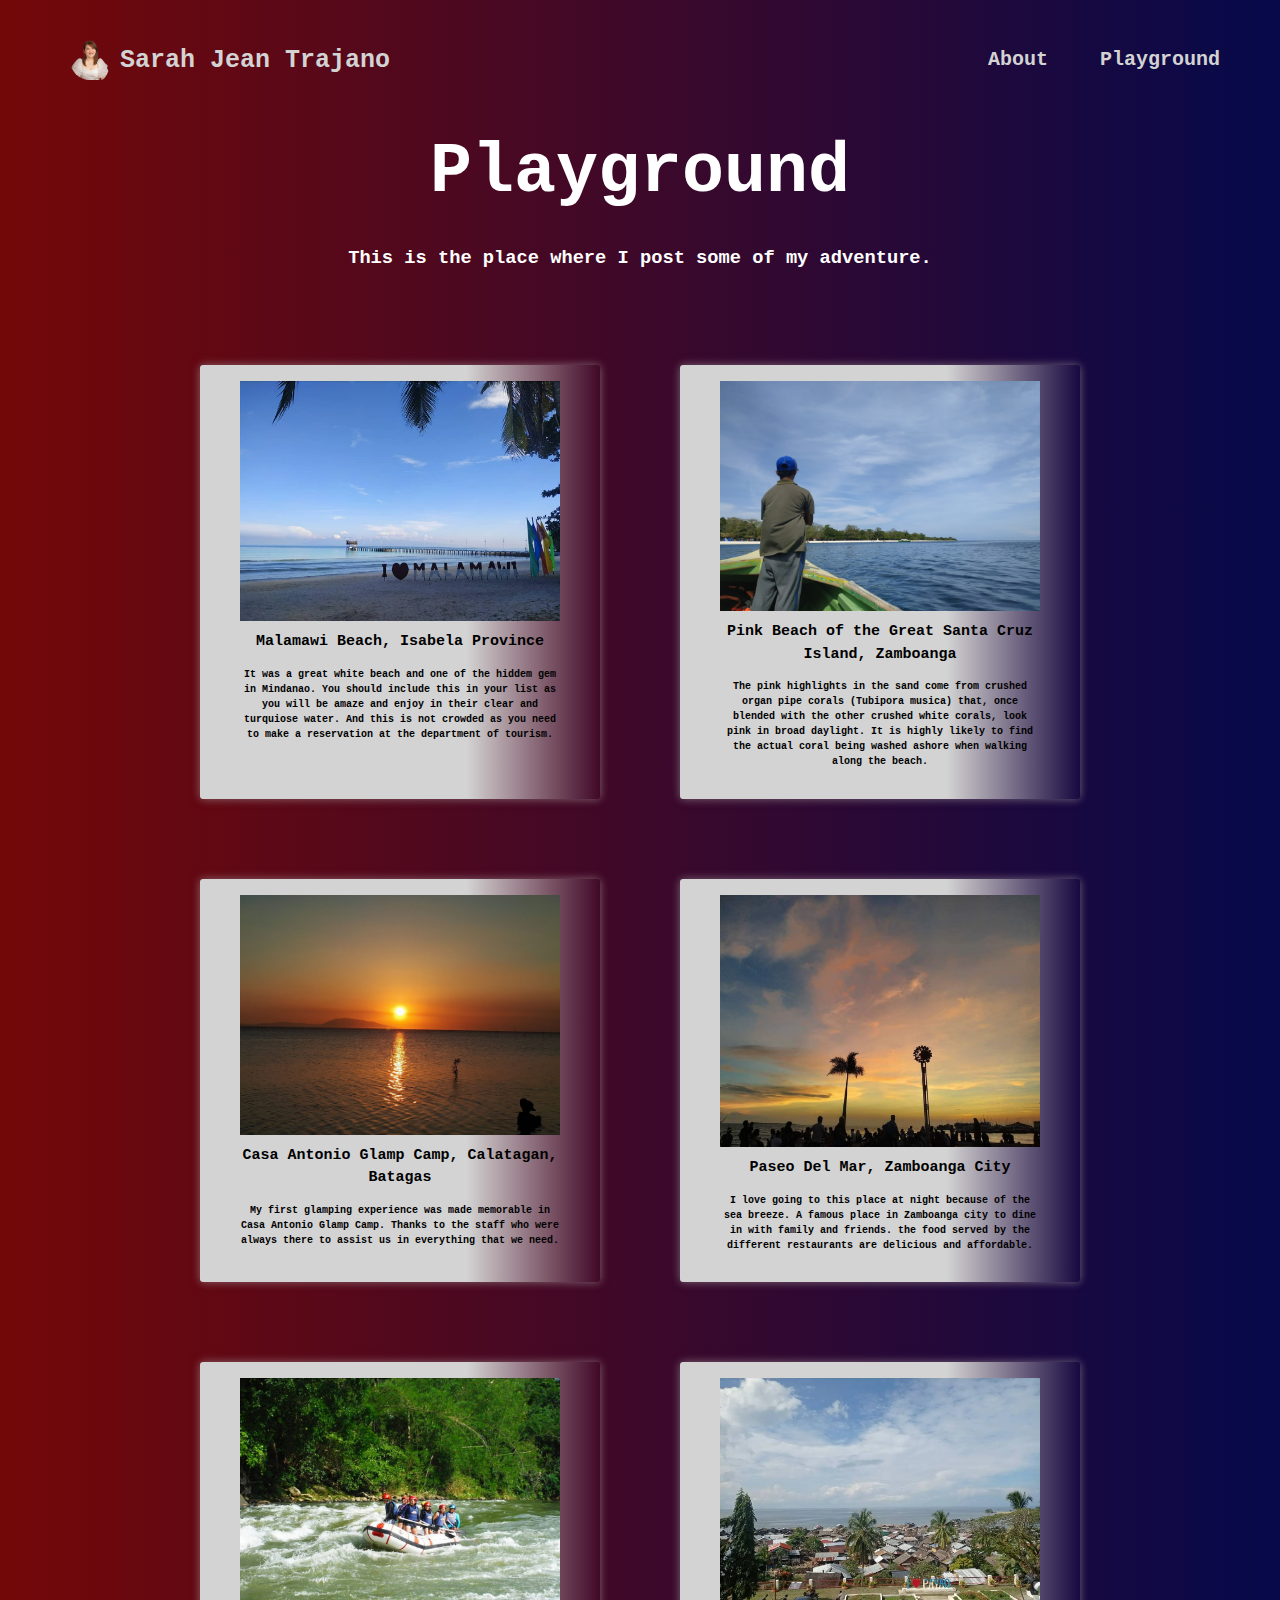
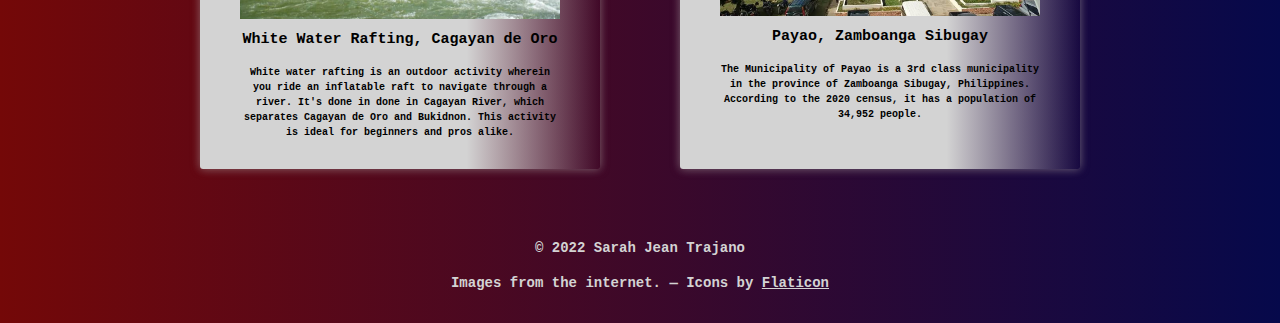
==== playground/index.html @ 4fa28a3d "updating files" ====
<!DOCTYPE html>
<html lang="en">
<head>
    <meta charset="UTF-8">
    <meta http-equiv="X-UA-Compatible" content="IE=edge">
    <meta name="viewport" content="width=device-width, initial-scale=1.0">
    <link rel="stylesheet" type="text/css" href="../asset/style.css">
    <script src="../asset/main.js"></script>
  
    <title>  Web Dev Portfolio</title>
    <link rel="icon" type="image/png" href="../images/girl.png" >
    <script async src="//www.instagram.com/embed.js"></script>
</head>
<body>
    <div class="grid-container">
        <div class="grid-item header" id="header">
            <div class="logo"> 
                <a href=""><h1> <img src="../images/girl.png" alt="Me">Sarah Jean Trajano</h1></a>
            </div>
            <div class="nav">
                <nav class="nav1">
                    <a href="../index.html"> <b>About   </b></a> 
                    <a href="contactus.php"> <b>Playground  </b></a>
                   
                  </nav>
            </div>
        </div>
        <div class="grid-item homeplay" id="homeplay">
            <div class="homebody">
                <div class="playcontent">  
                    <h2><b> Playground </b>   </h2> 
                    <h3>This is the place where I post some of my adventure.</h3> <br>
                </div>
            </div>
        </div>
       
        <div class="grid-item daily" id="daily">
            <article class="mypost">
                <div class="instagram-media">
                    <!-- <button class="prew" onclick="nextimage()"> - </button> -->
                    <figure id="boxinsta">
                        <img src="../images/blog/malamawi.png" alt="malamawi">
                        <figcaption>
                            Malamawi Beach, Isabela Province <br>
                            <h4>It was a great white beach and one of the hiddem gem in Mindanao. You should include this in your list as you will be amaze and enjoy in their clear and turquiose water. And this is not crowded as you need to make a reservation at the department of tourism. </h4>
                        </figcaption>
                    </figure>
                    <!-- <button class="next" onclick="nextimage()">></button> -->
                </div>
                <div class="instagram-media">
                    <figure>
                        <img src="../images/blog/pinkbeachstaanazambo.png" alt="pinkbeach">
                        <figcaption>
                            Pink Beach of the Great Santa Cruz Island, Zamboanga <br>
                            <h4>The pink highlights in the sand come from crushed organ pipe corals (Tubipora musica) that, once blended with the other crushed white corals, look pink in broad daylight. It is highly likely to find the actual coral being washed ashore when walking along the beach. </h4>
                        </figcaption>
                    </figure>
                </div>
                <div class="instagram-media">
                    <figure>
                        <img src="../images/blog/batangas.png" alt="calatagan">
                        <figcaption>
                            Casa Antonio Glamp Camp, Calatagan, Batagas <br>
                            <h4>My first glamping experience was made memorable in Casa Antonio Glamp Camp. Thanks to the staff who were always there to assist us in everything that we need. </h4>
                        </figcaption>
                    </figure>
                </div>
                <div class="instagram-media">
                    <figure>
                        <img src="../images/blog/zambocity.png" alt="calatagan">
                        <figcaption>
                            Paseo Del Mar, Zamboanga City <br>
                            <h4>I love going to this place at night because of the sea breeze. A famous place in Zamboanga city to dine in with family and friends. the food served by the different restaurants are delicious and affordable.</h4>
                        </figcaption>
                    </figure>
                </div>
                <div class="instagram-media">
                    <figure>
                        <img src="../images/blog/cdo.png" alt="calatagan">
                        <figcaption>
                            White Water Rafting, Cagayan de Oro <br>
                            <h4>White water rafting is an outdoor activity wherein you ride an inflatable raft to navigate through a river. It's done in done in Cagayan River, which separates Cagayan de Oro and Bukidnon. This activity is ideal for beginners and pros alike.</h4>
                        </figcaption>
                    </figure>
                </div>
                <div class="instagram-media">
                    <figure>
                        <img src="../images/blog/payao.png" alt="calatagan">
                        <figcaption>
                            Payao, Zamboanga Sibugay<br>
                            <h4> The Municipality of Payao is a 3rd class municipality in the province of Zamboanga Sibugay, Philippines. According to the 2020 census, it has a population of 34,952 people.</h4>
                        </figcaption>
                    </figure>
                </div>
            </article>
        </div>
        <div class="grid-item footer">
            <footer class="footerdiv">
                <p>&copy; 2022 Sarah Jean Trajano</p>
                <p>
                  Images from the internet. &mdash; Icons by
                  <a href="http://flaticon.com" target="_blank"> Flaticon </a>
                </p>
              </footer>
        </div>

    </div>
</body>
</html>
---- asset/style.css ----
body, html {
    margin: 0;
    padding: 0;
    background: linear-gradient(to left, rgb(6, 9, 75) ,rgb(116, 8, 8));
    color: white;
    /*font-family: Apercu,Source Sans Pro,Helvetica,Arial,sans-serif;*/
    line-height: 1.5;
    scroll-behavior: smooth;
    font-family: 'Share Tech Mono', monospace;
}
.grid-container{
    height: 100vh;
   display: grid;
    grid-template: 10% / 100%; 
   padding: 20px;
}


.grid-item{
justify-content: center;
    text-align: center;
    font-weight: bold;
    /* border: 1px solid green; */
    
}

.header{
    vertical-align: middle;
    padding-bottom: 10px;
    display: flex;
    justify-content: space-between;
    align-self: center;
    padding-left: 50px;
    
}
.nav{
    
    
    display: flex;
   
    align-self: center;
    padding-right: 20px;
}
.nav1 a{
font-size: 20px;
margin: 20px;

}

.logo h1{
    vertical-align: middle;
    font-size: 25px;
   
}
body a:hover{
    color: lightgreen;
}
.logo img{
width: 40px;
height: 40px;
border-radius: 50px;
vertical-align: middle;
padding-right: 10px;

}
.logo img:hover{
width: 45px;
height: 45px;
border-radius: 50px;

}

.home, .homeplay{
   
    display: flex;
    justify-content: center;


}
.home{
    padding-bottom: 50px;
}

.homebody , .article {
    display: flex;
    flex-direction: column;
    margin: 0;
    margin:10px;
    justify-content: center;
    flex-wrap: nowrap;
    align-self: center;
    
   
}
.daily {
    display: flex;
    
    align-self: center;
    align-content: center;
    justify-content: center;
}
.mypost {
    display: flex;
    flex-wrap: wrap;
    width: 80%;
    align-self: center;
    align-content: center;
    justify-content: center;
}
.instagram-media{
    background:linear-gradient(to left,  rgb(0, 0, 0,0),lightgray, lightgray,lightgray); 
    border:0; 
    border-radius:3px; 
    box-shadow:0 0 10px 0 rgba(175, 165, 165, 0.5),0 1px 10px 0 rgba(148, 143, 143, 0.15); 
    width: 400px;
    height: auto;
    margin: 40px;
    display: flex;
    justify-content: space-evenly;
    
}
figure img {
    vertical-align: middle;
    justify-content: center;
    width: 100%;  
    margin-bottom: 10px;
}
.instagram-media:hover {
    border: 2px solid white;
   
}
figcaption{
    font-size: 15px;
    color: black;
}
figure h4 {
    font-size: 10px;
}
.homebody h2, .article_title{
    font-size: 70px;
    padding: 0;
    margin: 0;
    color: white;
}
.homebody p{
    color: lightgray;
    font-size: 50px;
    padding: 0;
    margin: 0;
}
.image-container img{
    justify-content:end;
    align-self: flex-end;
    width: 45%;
    height: auto;
    display: inline;
    border-radius: 20%;
    opacity: 70%;
    
}
body .sidenav, html .sidenav{
    background: 0 0;
    border: none;
    outline: 0;
    position: fixed;
    margin: 50px;
    padding-top: 50px;
    padding-bottom: 50px;
    cursor: pointer;
    scroll-behavior: smooth;   

}
.sidenav ul , .skillsdiv ul{

        list-style-type: none;
        padding-left: 0px;
      
}

.sidenav li {
    box-sizing: border-box;
    width: 80px;
    height: 20px;
    border-radius: 10px;
    text-decoration: none !important;
    background-color: lightgray;
    border: 1px solid darkgray;
    margin: 60px;
    margin-left: 0;
    opacity: 30%;
    scroll-behavior: smooth;
}

.sidenav li:hover{
    background-color: lightgreen;
    border: 2px solid lightgray;
    opacity: 100%;
    transform: 1px;
}
.sidenav li .sidenavline:active {
    background-color: lightgreen;
}

.sidenavline {
    box-sizing: border-box;
    width: 20px;
    height: 10px;
    text-decoration: none !important;
    color: grey;
 
}
.article_title{
    margin-left: 50px;
    font-stretch: expanded;
    box-sizing: border-box;
    padding: 50px;
   
    justify-content: center;
}

.background , .contact{
    display: flex;
    flex-direction: column;
   
    justify-content: center;
}
.article_content {
    width: 70%;
   /* border: 1px solid; */
box-sizing: border-box;
    justify-self: center;
    justify-content: center;
  align-self: center;
   
  
   flex-wrap: nowrap;
  
}
.article_content p{
    justify-content: center;
    align-self: center;
    font-size: 20px;
    letter-spacing: 4px;
    line-height: 1.8;
    color: lightgray;
    text-align: justify;
}
.aboutme a {
    color: white;
    
}

.header a {
    color:lightgray;
    text-decoration: none !important;
}

.resume h3{
    vertical-align: middle;
    align-self: center;
    
}
.resume {
    padding: 20px;
    margin-bottom: 100px;
    
}
.resume a:hover{
    background-color: white;
    color: green;
}
.resume a {
    box-sizing: border-box;
    border: 1px solid lightgreen;
    padding: 20px;
    vertical-align: middle;
    justify-content: center;
    margin-top: 10px;
    font-size: 18px;
}
.resume a img {
   padding: 0;
   vertical-align: middle;
}

.resume img , .links img , .skillsdiv img{
    width: 35px;
    height: auto;
   vertical-align: middle;
}
.technologist {
    background-image: url(images/female-technologist.png);
}
.work{
    padding-bottom: 30px;
}
.article .work {
    box-sizing: border-box;
    justify-content: center;
}
/* .work .article_title{
    padding-right: 250px;
} */
.work a , .links a{
   
    text-decoration: none !important;
    color: white;
}
table {
    
    align-self: center;
    width: 60%;
   /* border: 2px solid red; */
    margin: 20px;
    font-size: 18px;
    margin-top: 0;
    vertical-align: text-top;
}
table .companycol {
    width: 130px;
}
table th {
    font-size: 22px;
    width: auto;
    color: white;
    word-wrap: break-word;
    vertical-align: top;
    padding-left: 0;
}
table td{
    color: lightgray;
    vertical-align: text-top;
}
/* table .mincol {
    width: 70px;
} */
tr {
    height: 80px;
    margin: 10px;
}
.mainrow{
    width: 200px;
    

}
.links  {
    box-sizing: border-box;
    border: 1px solid lightgreen;
    padding: 20px;
    margin: 20px;
    margin-bottom: 20px;
    vertical-align: middle;
    justify-content: center;
    margin-top: 10px;
    width: 300px;
}
.links:hover{
    background-color: lightgreen;
    border: 3px solid white;
    color: black;
}
.mylinks .links a:hover{
    color: black;
}
.mylinks .article_content {
    width: 70%;
    display: flex;
    flex-wrap: wrap;
    
}
.mylinks .article_title {
    margin-bottom: 50px;
}

.footerdiv {
    color: lightgray;
    padding: 15px 0;
    text-align: center;
    font-size: 14px;
    clear: both;

  }
  
  .footerdiv a {
    color: inherit;
    text-decoration: underline;
  }
  .skills .article_content {
    width: 70%;
    display: flex;
    flex-wrap: wrap;
    justify-content: center;
    margin-top: 0px;
    padding-bottom: 50px;
  }
  .skillsdiv{
    border: 1px solid lightgreen;
    margin: 10px;
    width: 350px;
    justify-self: center;
  }
  .skillsdiv ul{
    box-sizing: border-box;
    justify-content: flex-start;

  }
  .skills .article_title{
    padding-bottom: 0 ;
    padding-top: 0;
  
  }
.skillsdiv h3{
    font-size: 25px;
    padding: 0;
    border: 1px solid lightgreen;
    margin-top: 0;
}
.skillsdiv li{
    text-decoration: none !important;
    text-align: left;
    color: lightgray;
    vertical-align: middle;
    margin: 10px;
    padding-left: 20px;
}
.skillsdiv:hover{
  
   border: 3px solid lightgreen;
 
}
.instagram-media button{
    padding: 5px;
    border: none;
    background: #37f;
    font-size: 30px;
    color: red;
    width: 45px;
    height: 35px;
    vertical-align: middle;
    align-self: center;
    
}
.instagram-media button .next {
    border-radius: 10px 0 0 10px;
    margin-left: 15px;
}
.instagram-media button .prew {
    border-radius: 0 10px 10px 0;
    margin: 10px;
    
}
.next:hover , .prew:hover{
    color: black;
}










@media only screen and (min-width: 769px) and (max-width: 991px) {
    .media {
      width: 100%;
    }
  }
  
@media only screen and (max-width: 768px) {
    .media {
      width: 100%;
      text-align: center;
  
    }
    .article_title {
        font-size: 40px;
    }
    .article_content p {
        font-size: 15px;
    
    }
    .sidenav li{
        width: 60px;
        height: 20px;
       
    }
    .snav .sidenav {
        margin: 0;
    }
    table {
        width: 70%;
      }
    table td {
        font-size: 13px;
        
    }
    table th {
        font-size: 18px;
    }
    .links{
        width: 200px;
    }
}
@media only screen and (max-width: 425px) {
    .mypost{
        width: 90%;
    }
    .instagram-media {
        width: 100%;
    }
    .media {
        width: 100%;
        text-align: center;
    
      }
      .sidenav li {
        width: 35px;
      }
      .image-container img {
        width: 60%
      }
      .header {
        padding-left: 0;
        padding-top: 10px;
      }
      .header h1 {
        font-size: 0px;
      }
      .home b, h2, .homebody p, .homeplay b , .homeplay h1 {
        font-size: 40px;
      }
      .resume h3{
        font-size: 15px;
      }
      .article_title{
        padding-left: 0px;
        margin-left: 0;
        padding: 20px;
        font-size: 30px;
      }
      .article_content, .skills .article_content{
        width: 80%;
      }
      .background {
        margin-top: 20px;}
      .skills .article_content{
        margin: 10px;
        margin-bottom: 50px;
      }
      .article_content p {
        font-size: 12px;
      }
      .sidenav li {
        padding: 0px;
       margin-bottom: 20px;
      }
      
      
      .skillsdiv{
        width: 130px;
        margin-top: 20px;
        margin-bottom: 3px;
      }
      .skillsdiv li{
        padding-left: 0;
        margin: 5px;
        font: 9px;
      }
      .skillsdiv h3{
        font-size: 13px;
        padding: 0;
        margin-top: 0;
    }
    .skillsdiv img, .links img{
        width:20px ;
    }
    table {
        width: 80%;
        padding-top: 30px;
        padding-bottom: 30px;
      }
      table .companycol{
        width: 70px;
      }
    table th {
        font-size: 12px;
        justify-self: left; 
        width: auto;
    }
    table td, th, tr{
        margin: 20px;
    }
  
      table td {
        font-size: 12px;
        
      }
      .links{
        width: 100px;
        padding: 0;
      }
      .links h3 {
        font-size: 12px;
      }
      

      .mylinks .article_content {
        width: 80%;
        margin-top: 40px;
      }
      .contact{
        margin-top: 20px;
        margin-bottom: 100px;
      }
      .mylinks .article_title {
        margin-bottom: 0px;
    }
    
     
}
/* @keyframes animate {
    0%{
        transform: translateY(0) rotate(0deg);
        opacity: 1;
    }
    100%{
        transform: translateY(-300) rotate(360deg);
        opacity: 1;
    }
} */
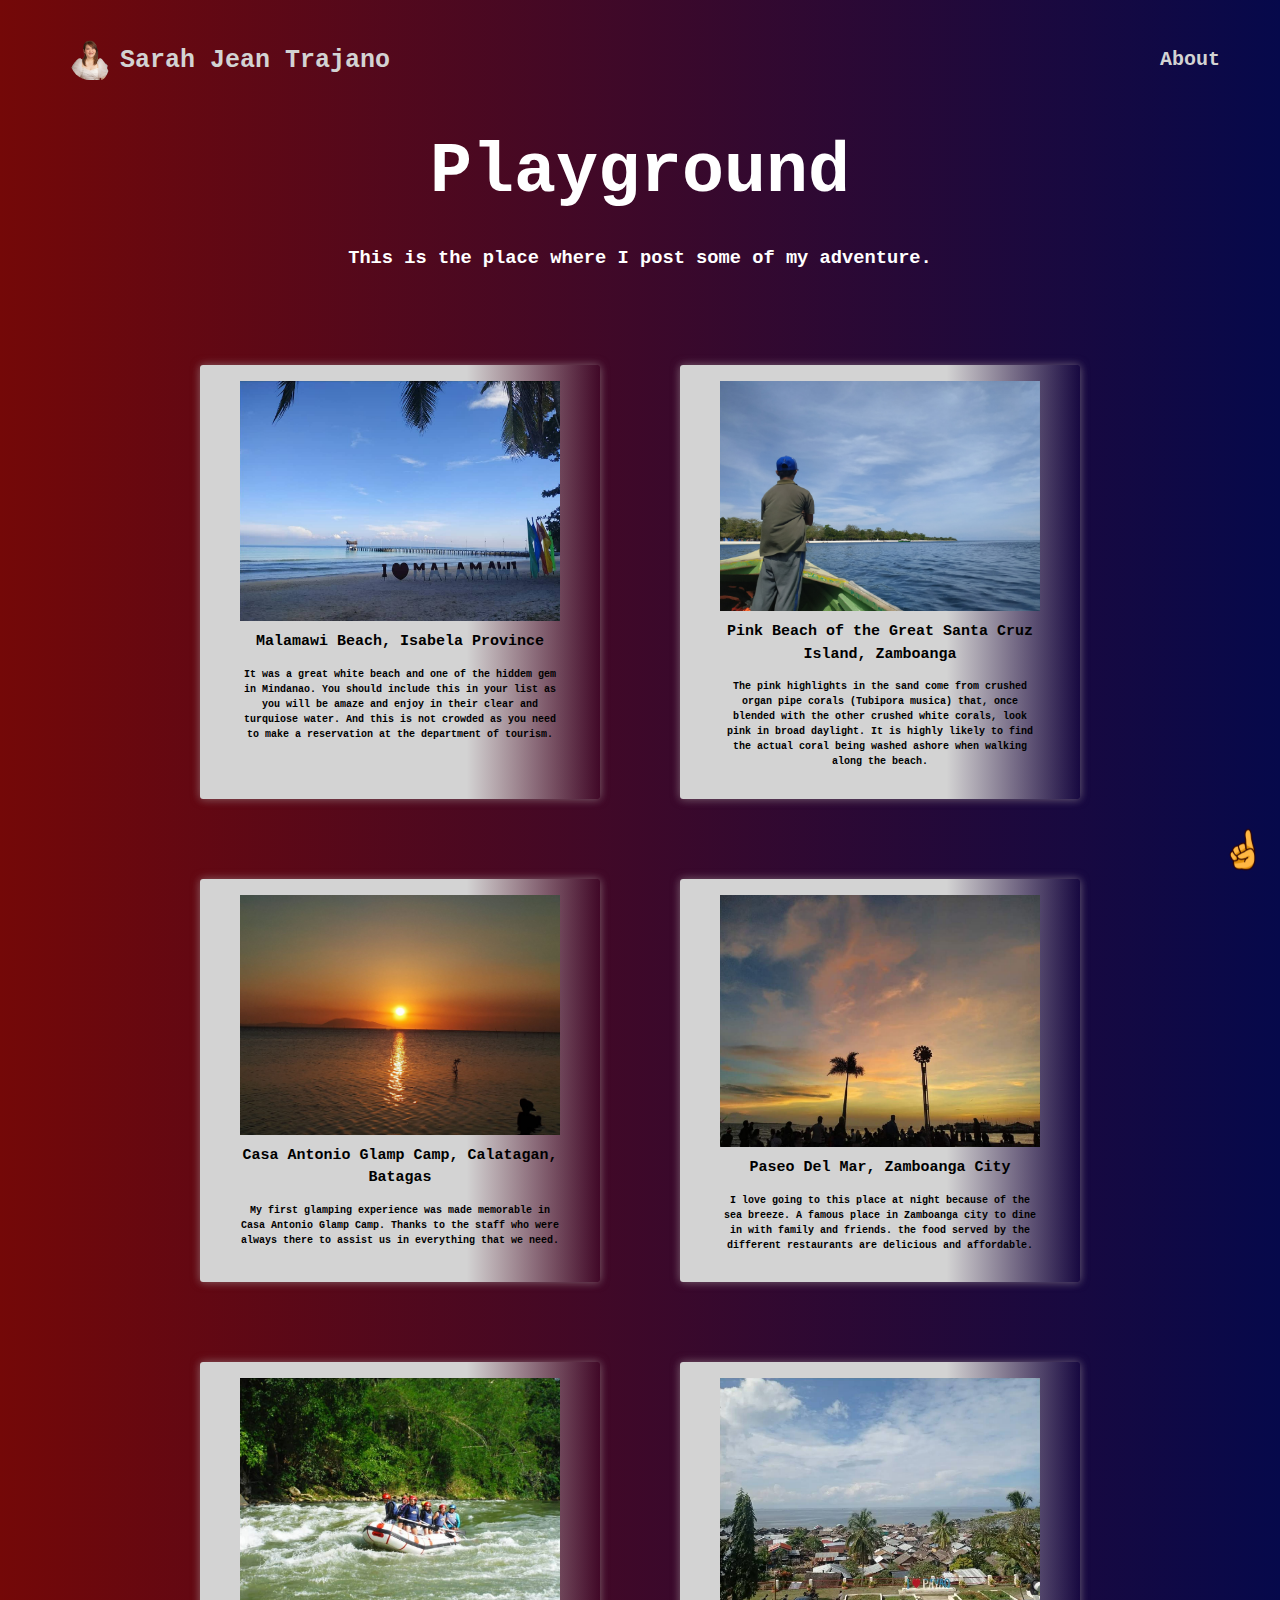
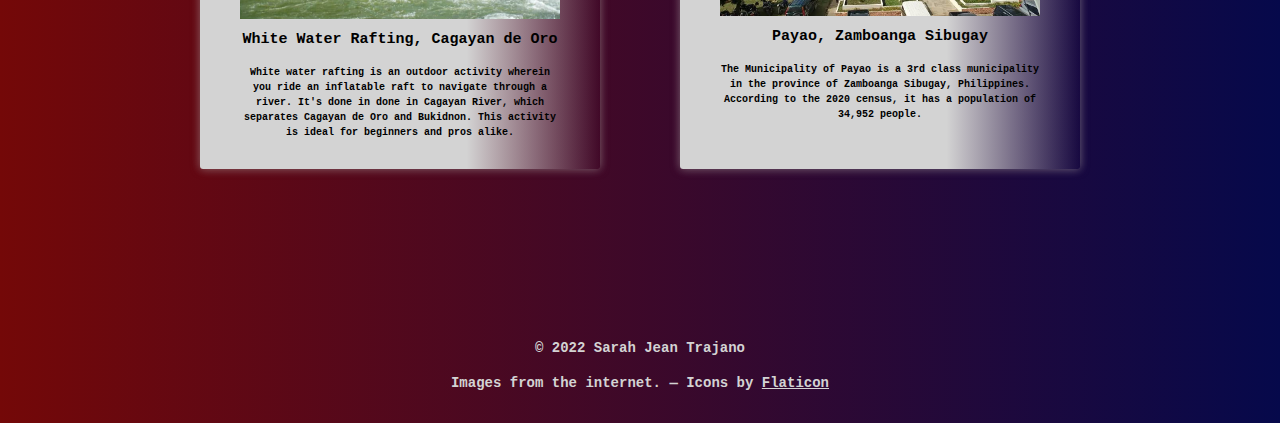
==== commit 9817c60a: "fix everything" ====
--- a/playground/index.html
+++ b/playground/index.html
@@ -7,7 +7,7 @@
     <link rel="stylesheet" type="text/css" href="../asset/style.css">
     <script src="../asset/main.js"></script>
   
-    <title>  Web Dev Portfolio</title>
+    <title>My Playground</title>
     <link rel="icon" type="image/png" href="../images/girl.png" >
     <script async src="//www.instagram.com/embed.js"></script>
 </head>
@@ -20,8 +20,6 @@
             <div class="nav">
                 <nav class="nav1">
                     <a href="../index.html"> <b>About   </b></a> 
-                    <a href="contactus.php"> <b>Playground  </b></a>
-                   
                   </nav>
             </div>
         </div>
@@ -37,15 +35,14 @@
         <div class="grid-item daily" id="daily">
             <article class="mypost">
                 <div class="instagram-media">
-                    <!-- <button class="prew" onclick="nextimage()"> - </button> -->
-                    <figure id="boxinsta">
-                        <img src="../images/blog/malamawi.png" alt="malamawi">
+                    
+                    <figure id="box">
+                        <img src="../images/blog/malamawi.png" alt="">
                         <figcaption>
                             Malamawi Beach, Isabela Province <br>
                             <h4>It was a great white beach and one of the hiddem gem in Mindanao. You should include this in your list as you will be amaze and enjoy in their clear and turquiose water. And this is not crowded as you need to make a reservation at the department of tourism. </h4>
                         </figcaption>
                     </figure>
-                    <!-- <button class="next" onclick="nextimage()">></button> -->
                 </div>
                 <div class="instagram-media">
                     <figure>
@@ -67,7 +64,7 @@
                 </div>
                 <div class="instagram-media">
                     <figure>
-                        <img src="../images/blog/zambocity.png" alt="calatagan">
+                        <img src="../images/blog/zambocity.png" alt="Zamboanga">
                         <figcaption>
                             Paseo Del Mar, Zamboanga City <br>
                             <h4>I love going to this place at night because of the sea breeze. A famous place in Zamboanga city to dine in with family and friends. the food served by the different restaurants are delicious and affordable.</h4>
@@ -76,7 +73,7 @@
                 </div>
                 <div class="instagram-media">
                     <figure>
-                        <img src="../images/blog/cdo.png" alt="calatagan">
+                        <img src="../images/blog/cdo.png" alt="cdo">
                         <figcaption>
                             White Water Rafting, Cagayan de Oro <br>
                             <h4>White water rafting is an outdoor activity wherein you ride an inflatable raft to navigate through a river. It's done in done in Cagayan River, which separates Cagayan de Oro and Bukidnon. This activity is ideal for beginners and pros alike.</h4>
@@ -85,7 +82,7 @@
                 </div>
                 <div class="instagram-media">
                     <figure>
-                        <img src="../images/blog/payao.png" alt="calatagan">
+                        <img src="../images/blog/payao.png" alt="payao">
                         <figcaption>
                             Payao, Zamboanga Sibugay<br>
                             <h4> The Municipality of Payao is a 3rd class municipality in the province of Zamboanga Sibugay, Philippines. According to the 2020 census, it has a population of 34,952 people.</h4>
@@ -105,5 +102,9 @@
         </div>
 
     </div>
+  
+    <button id="top-button" onclick="location.href='#header'"> 
+		<img src="/images/finger-up-emoji-clipart-21.png" alt=""> 
+	</button>
 </body>
 </html>--- a/asset/style.css
+++ b/asset/style.css
@@ -119,11 +119,31 @@
     justify-content: space-evenly;
     
 }
+
+body #top-button, html #top-button {
+    background: 0 0;
+    border: none;
+    outline: 0;
+    width: 55px;
+    position: fixed;
+    bottom: 25px;
+    right: 10px;
+    cursor: pointer;
+    display: none;
+    scroll-behavior: smooth; 
+    display: inline-block;
+}
+
+body #top-button img, html #top-button img {
+    width: 100%;
+    scroll-behavior: smooth;
+}
 figure img {
     vertical-align: middle;
     justify-content: center;
     width: 100%;  
     margin-bottom: 10px;
+
 }
 .instagram-media:hover {
     border: 2px solid white;
@@ -378,7 +398,7 @@
     text-align: center;
     font-size: 14px;
     clear: both;
-
+    margin-top: 100px;
   }
   
   .footerdiv a {
@@ -460,8 +480,6 @@
 
 
 
-
-
 @media only screen and (min-width: 769px) and (max-width: 991px) {
     .media {
       width: 100%;
@@ -620,13 +638,3 @@
     
      
 }
-/* @keyframes animate {
-    0%{
-        transform: translateY(0) rotate(0deg);
-        opacity: 1;
-    }
-    100%{
-        transform: translateY(-300) rotate(360deg);
-        opacity: 1;
-    }
-} */
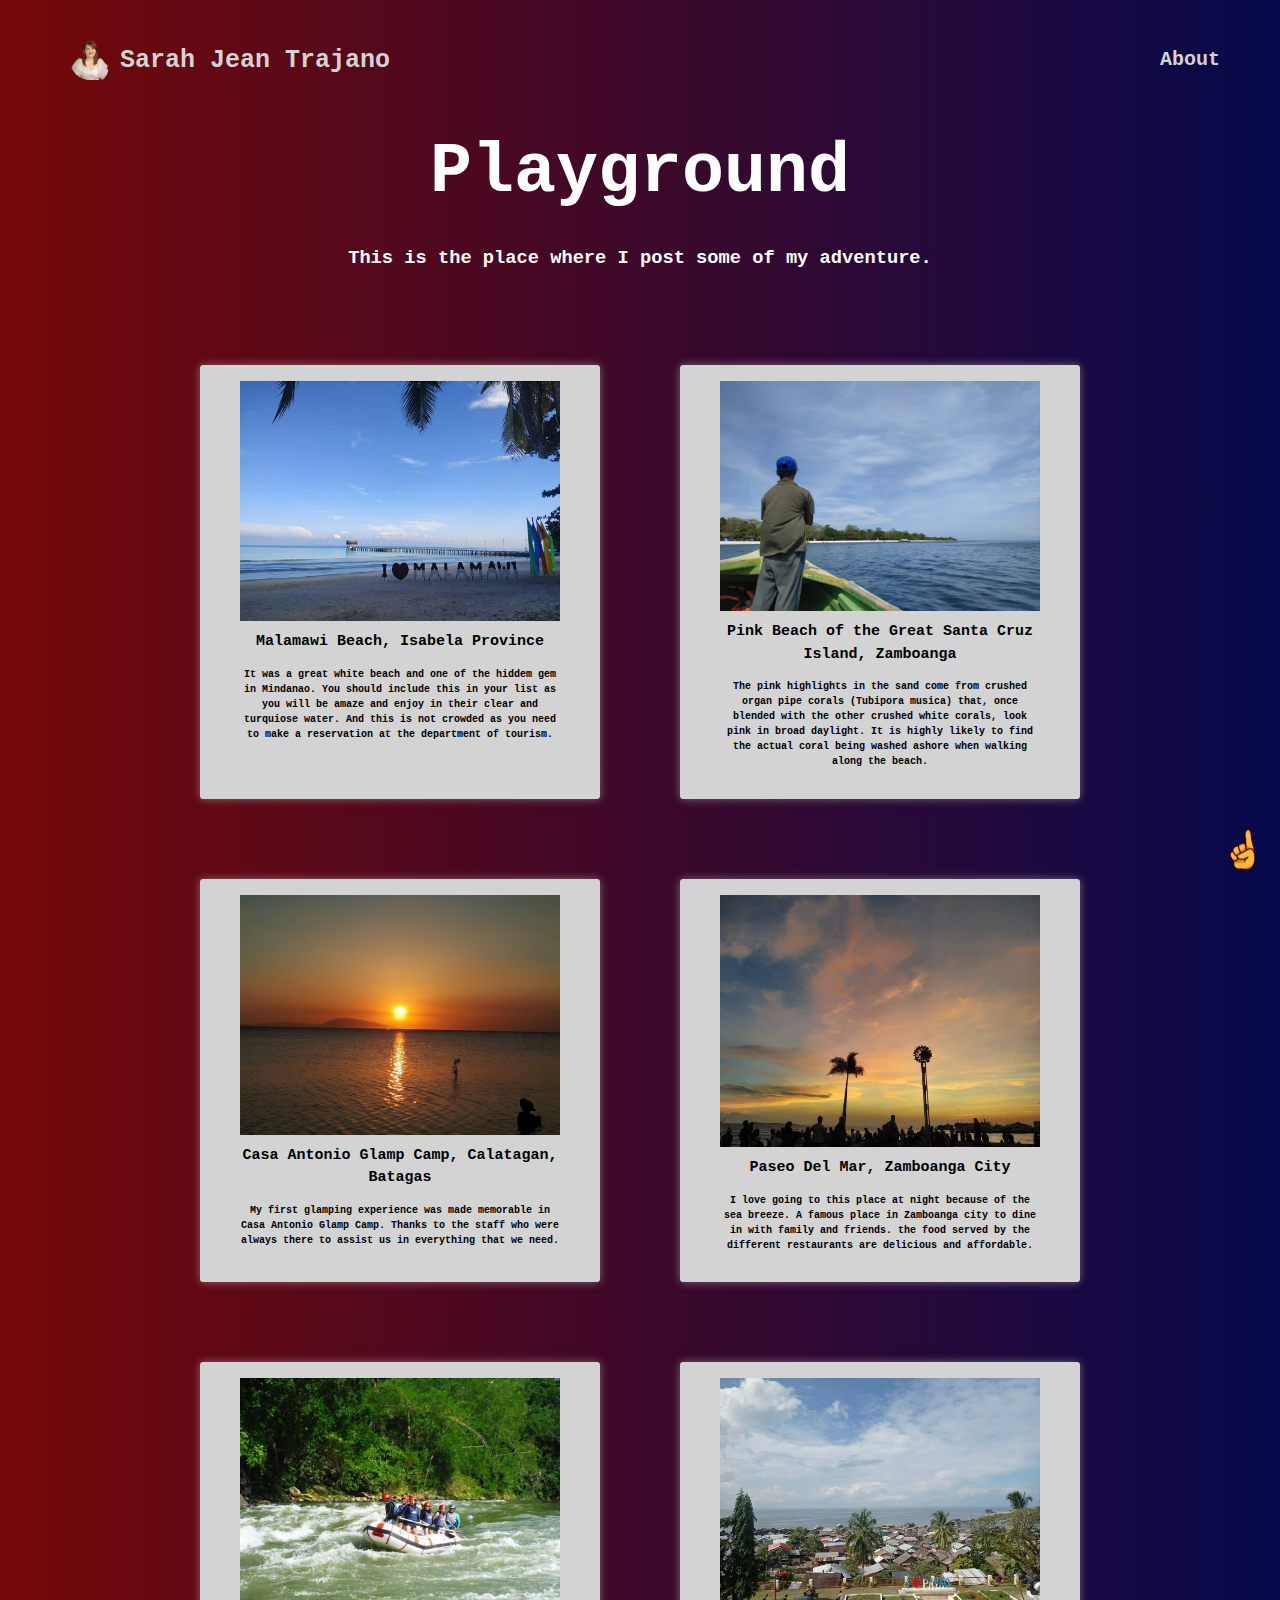
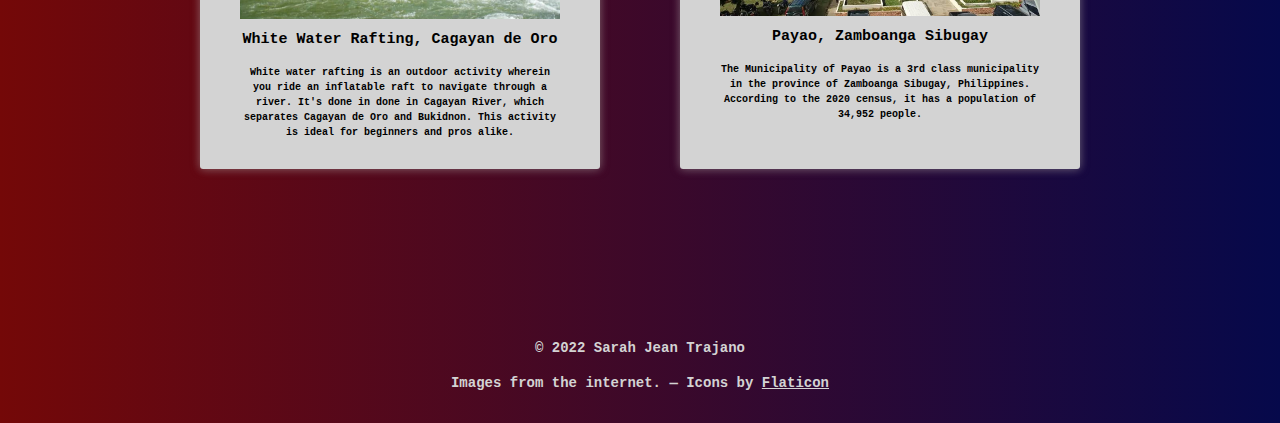
==== commit 51efbb64: "hecking top button" ====
--- a/playground/index.html
+++ b/playground/index.html
@@ -104,7 +104,7 @@
     </div>
   
     <button id="top-button" onclick="location.href='#header'"> 
-		<img src="/images/finger-up-emoji-clipart-21.png" alt=""> 
+		<img src="../images/finger-up-emoji-clipart-21.png" alt=""> 
 	</button>
 </body>
 </html>--- a/asset/style.css
+++ b/asset/style.css
@@ -108,7 +108,7 @@
     justify-content: center;
 }
 .instagram-media{
-    background:linear-gradient(to left,  rgb(0, 0, 0,0),lightgray, lightgray,lightgray); 
+    background:linear-gradient(to left,lightgray, lightgray,lightgray); 
     border:0; 
     border-radius:3px; 
     box-shadow:0 0 10px 0 rgba(175, 165, 165, 0.5),0 1px 10px 0 rgba(148, 143, 143, 0.15); 
@@ -146,7 +146,7 @@
 
 }
 .instagram-media:hover {
-    border: 2px solid white;
+    border: 2px solid black;
    
 }
 figcaption{
@@ -533,9 +533,7 @@
         text-align: center;
     
       }
-      .sidenav li {
-        width: 35px;
-      }
+    
       .image-container img {
         width: 60%
       }
@@ -571,10 +569,15 @@
         font-size: 12px;
       }
       .sidenav li {
+        width: 35px;
         padding: 0px;
-       margin-bottom: 20px;
-      }
-      
+        margin-top: 0;
+       margin-bottom: 40px;
+      }
+      .sidenav ul {
+        margin-bottom: 10px;
+        margin-top: 50px;
+      }
       
       .skillsdiv{
         width: 130px;
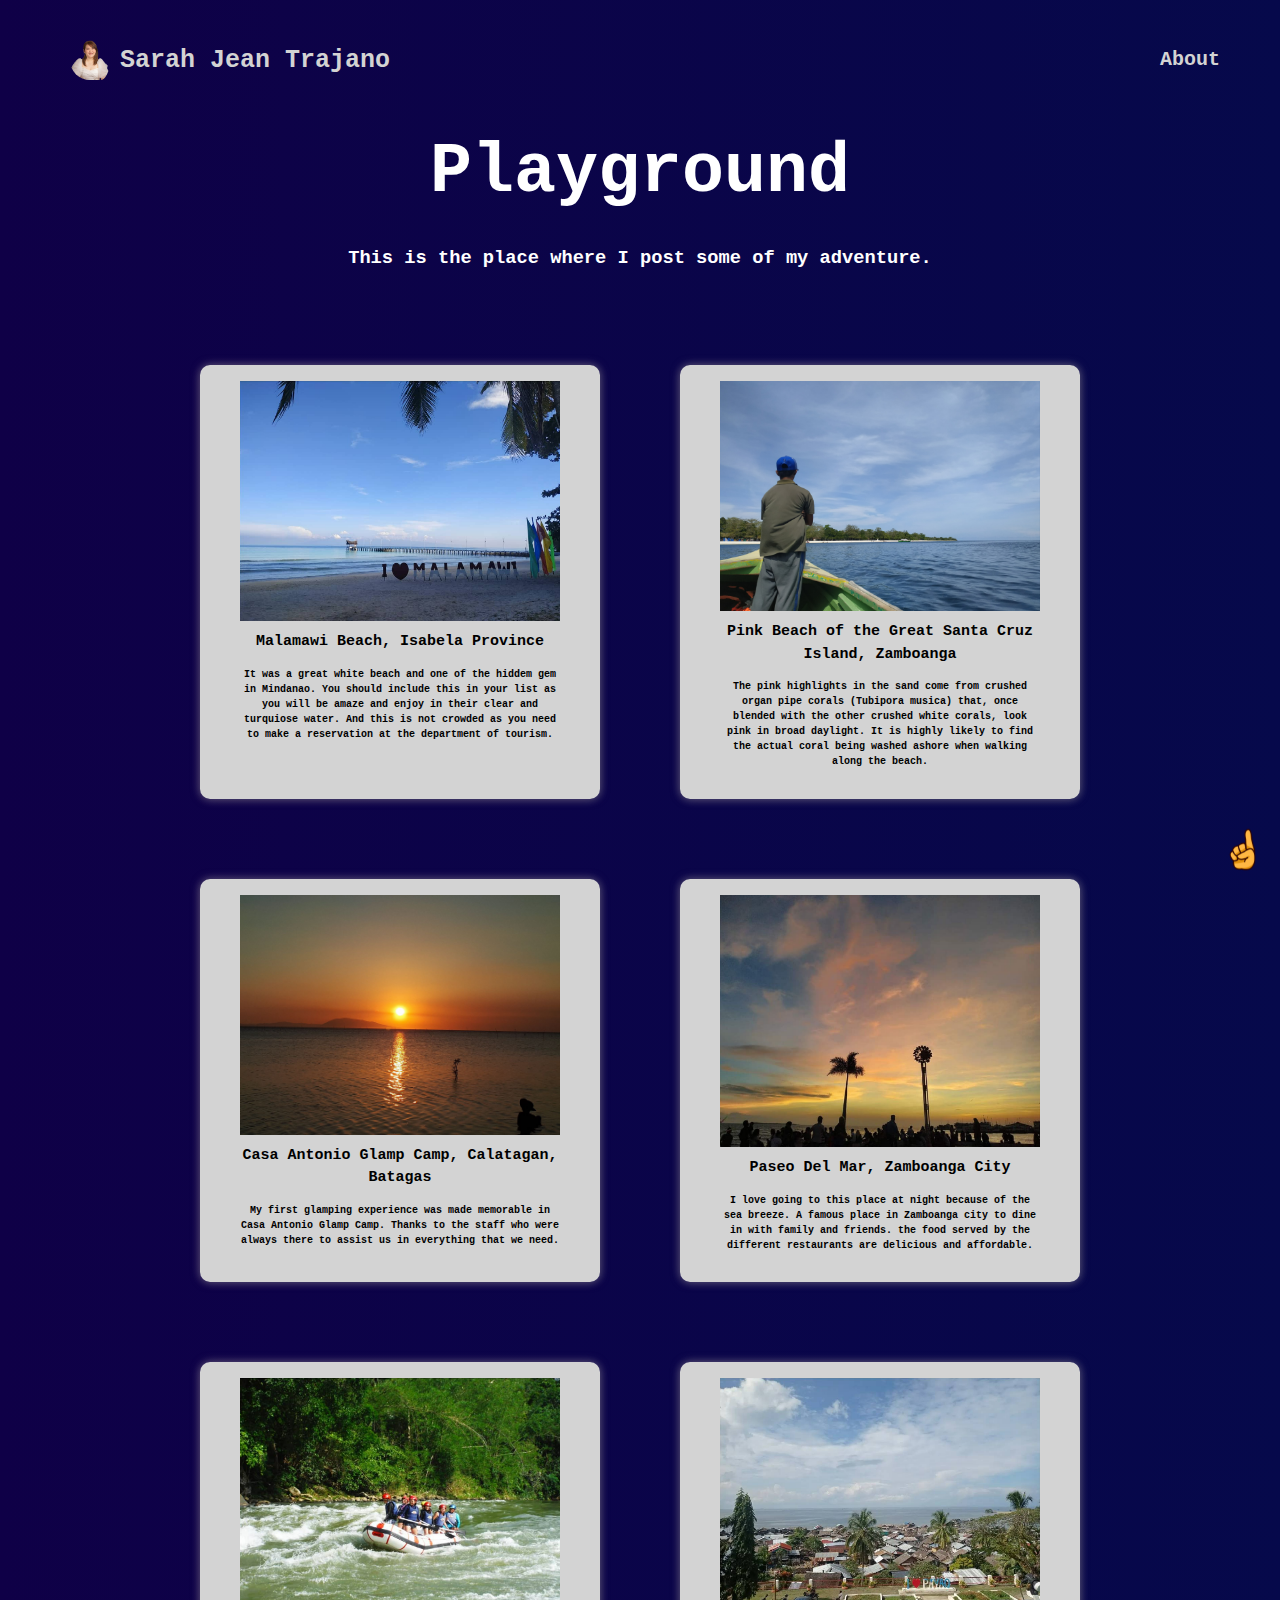
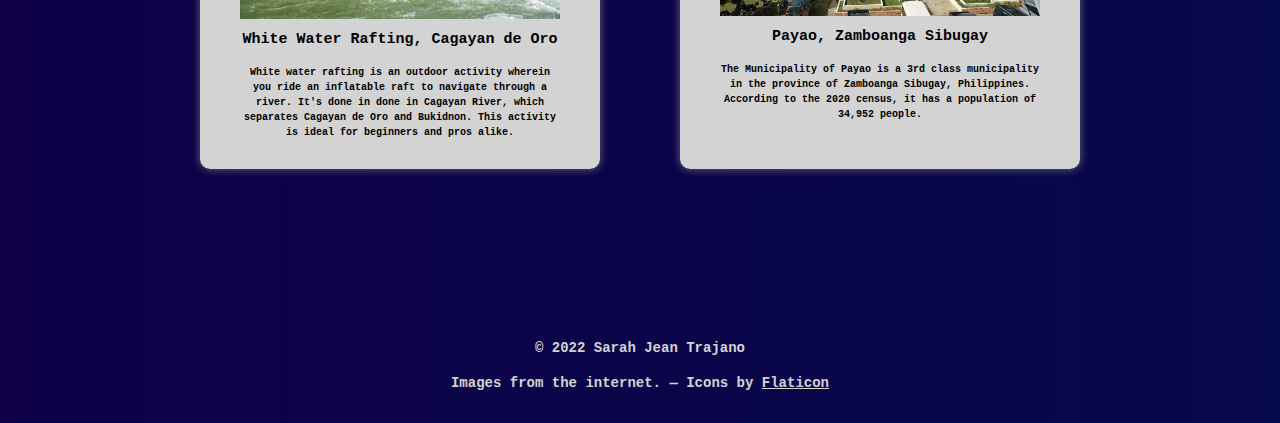
==== commit 5b701847: "feat: updating other features" ====
--- a/playground/index.html
+++ b/playground/index.html
@@ -104,7 +104,7 @@
     </div>
   
     <button id="top-button" onclick="location.href='#header'"> 
-		<img src="../images/finger-up-emoji-clipart-21.png" alt=""> 
+		<img src="/images/finger-up-emoji-clipart-21.png" alt=""> 
 	</button>
 </body>
 </html>--- a/asset/style.css
+++ b/asset/style.css
@@ -1,104 +1,116 @@
-body, html {
+body,
+html {
     margin: 0;
     padding: 0;
-    background: linear-gradient(to left, rgb(6, 9, 75) ,rgb(116, 8, 8));
+    background: linear-gradient(to left, rgb(6, 9, 75), rgb(15, 0, 71));
     color: white;
     /*font-family: Apercu,Source Sans Pro,Helvetica,Arial,sans-serif;*/
     line-height: 1.5;
     scroll-behavior: smooth;
     font-family: 'Share Tech Mono', monospace;
 }
-.grid-container{
+
+.grid-container {
     height: 100vh;
-   display: grid;
-    grid-template: 10% / 100%; 
-   padding: 20px;
-}
-
-
-.grid-item{
-justify-content: center;
+    display: grid;
+    grid-template: 10% / 100%;
+    padding: 20px;
+}
+
+
+.grid-item {
+    justify-content: center;
     text-align: center;
     font-weight: bold;
     /* border: 1px solid green; */
-    
-}
-
-.header{
+
+}
+
+.header {
     vertical-align: middle;
     padding-bottom: 10px;
     display: flex;
     justify-content: space-between;
     align-self: center;
     padding-left: 50px;
-    
-}
-.nav{
-    
-    
-    display: flex;
-   
+
+}
+
+.nav {
+
+
+    display: flex;
+
     align-self: center;
     padding-right: 20px;
 }
-.nav1 a{
-font-size: 20px;
-margin: 20px;
-
-}
-
-.logo h1{
+
+.nav1 a {
+    font-size: 20px;
+    margin: 20px;
+
+}
+
+.logo h1 {
     vertical-align: middle;
     font-size: 25px;
-   
-}
-body a:hover{
+
+}
+
+body a:hover {
     color: lightgreen;
 }
-.logo img{
-width: 40px;
-height: 40px;
-border-radius: 50px;
-vertical-align: middle;
-padding-right: 10px;
-
-}
-.logo img:hover{
-width: 45px;
-height: 45px;
-border-radius: 50px;
-
-}
-
-.home, .homeplay{
-   
-    display: flex;
-    justify-content: center;
-
-
-}
-.home{
+
+.logo img {
+    width: 40px;
+    height: 40px;
+    border-radius: 50px;
+    vertical-align: middle;
+    padding-right: 10px;
+
+}
+
+.logo img:hover {
+    width: 45px;
+    height: 45px;
+    border-radius: 50px;
+
+}
+
+.home,
+.homeplay {
+
+    display: flex;
+    justify-content: center;
+
+
+}
+
+.home {
     padding-bottom: 50px;
 }
 
-.homebody , .article {
+.homebody,
+.article {
     display: flex;
     flex-direction: column;
     margin: 0;
-    margin:10px;
+    margin: 10px;
     justify-content: center;
     flex-wrap: nowrap;
     align-self: center;
-    
-   
-}
+
+
+}
+
 .daily {
     display: flex;
-    
+
     align-self: center;
     align-content: center;
     justify-content: center;
 }
+
 .mypost {
     display: flex;
     flex-wrap: wrap;
@@ -107,20 +119,22 @@
     align-content: center;
     justify-content: center;
 }
-.instagram-media{
-    background:linear-gradient(to left,lightgray, lightgray,lightgray); 
-    border:0; 
-    border-radius:3px; 
-    box-shadow:0 0 10px 0 rgba(175, 165, 165, 0.5),0 1px 10px 0 rgba(148, 143, 143, 0.15); 
+
+.instagram-media {
+    background: linear-gradient(to left, lightgray, lightgray, lightgray);
+    border: 0;
+    border-radius: 10px;
+    box-shadow: 0 0 10px 0 rgba(175, 165, 165, 0.5), 0 1px 10px 0 rgba(148, 143, 143, 0.15);
     width: 400px;
     height: auto;
     margin: 40px;
     display: flex;
     justify-content: space-evenly;
-    
-}
-
-body #top-button, html #top-button {
+
+}
+
+body #top-button,
+html #top-button {
     background: 0 0;
     border: none;
     outline: 0;
@@ -130,133 +144,173 @@
     right: 10px;
     cursor: pointer;
     display: none;
-    scroll-behavior: smooth; 
+    scroll-behavior: smooth;
     display: inline-block;
 }
 
-body #top-button img, html #top-button img {
+body #top-button img,
+html #top-button img {
     width: 100%;
     scroll-behavior: smooth;
 }
+
 figure img {
     vertical-align: middle;
     justify-content: center;
-    width: 100%;  
+    width: 100%;
     margin-bottom: 10px;
 
 }
+
 .instagram-media:hover {
-    border: 2px solid black;
-   
-}
-figcaption{
+    border: 3px solid white;
+    box-shadow: 0 0 10px 0 rgba(175, 165, 165, 0.5), 0 1px 10px 0 rgba(148, 143, 143, 0.15);
+
+}
+
+figcaption {
     font-size: 15px;
     color: black;
 }
+
 figure h4 {
     font-size: 10px;
 }
-.homebody h2, .article_title{
+
+.homebody h2,
+.article_title {
     font-size: 70px;
     padding: 0;
     margin: 0;
     color: white;
 }
-.homebody p{
+
+.homebody p {
     color: lightgray;
     font-size: 50px;
     padding: 0;
     margin: 0;
 }
-.image-container img{
-    justify-content:end;
+
+.image-container img {
+    justify-content: end;
     align-self: flex-end;
     width: 45%;
     height: auto;
     display: inline;
     border-radius: 20%;
     opacity: 70%;
-    
-}
-body .sidenav, html .sidenav{
+
+}
+
+body .sidenav,
+html .sidenav {
     background: 0 0;
     border: none;
     outline: 0;
     position: fixed;
-    margin: 50px;
-    padding-top: 50px;
-    padding-bottom: 50px;
+    margin-bottom: 30px;
+    margin-left: 0;
+
     cursor: pointer;
-    scroll-behavior: smooth;   
-
-}
-.sidenav ul , .skillsdiv ul{
-
-        list-style-type: none;
-        padding-left: 0px;
-      
+    scroll-behavior: smooth;
+
+}
+
+.sidenav ul,
+.skills-div ul {
+
+    list-style-type: none;
+    padding-left: 0px;
+
 }
 
 .sidenav li {
     box-sizing: border-box;
-    width: 80px;
-    height: 20px;
+    width: 120px;
+    height: 30px;
     border-radius: 10px;
     text-decoration: none !important;
-    background-color: lightgray;
-    border: 1px solid darkgray;
-    margin: 60px;
+    background-color: white;
+    border: 1px solid;
+    color: black;
+    font: 15px;
+    margin: 50px;
     margin-left: 0;
-    opacity: 30%;
     scroll-behavior: smooth;
 }
 
-.sidenav li:hover{
+.sidenav a {
+    color: black;
+    font-size: 15px;
+
+}
+
+.sidenav li:hover {
     background-color: lightgreen;
-    border: 2px solid lightgray;
+    border: 2px solid black;
     opacity: 100%;
-    transform: 1px;
-}
+    opacity: 50%;
+}
+
 .sidenav li .sidenavline:active {
     background-color: lightgreen;
-}
-
+    color: black;
+    opacity: 50%;
+
+}
+
+/* 
 .sidenavline {
     box-sizing: border-box;
     width: 20px;
     height: 10px;
     text-decoration: none !important;
-    color: grey;
- 
-}
-.article_title{
+    color: white;
+    font-size: 18px;
+
+} */
+.article_title {
     margin-left: 50px;
     font-stretch: expanded;
     box-sizing: border-box;
     padding: 50px;
-   
-    justify-content: center;
-}
-
-.background , .contact{
+
+    justify-content: center;
+}
+
+.background,
+.contact {
     display: flex;
     flex-direction: column;
-   
-    justify-content: center;
-}
+
+    justify-content: center;
+}
+
 .article_content {
     width: 70%;
-   /* border: 1px solid; */
-box-sizing: border-box;
+    /* border: 1px solid; */
+    box-sizing: border-box;
     justify-self: center;
     justify-content: center;
-  align-self: center;
-   
-  
-   flex-wrap: nowrap;
-  
-}
-.article_content p{
+    align-self: center;
+    flex-wrap: nowrap;
+
+}
+.article_content_work {
+    width: 30%;
+    /* border: 1px solid; */
+    box-sizing: border-box;
+    justify-self: center;
+    justify-content: center;
+    align-self: center;
+    flex-wrap: wrap;
+    vertical-align: middle;
+    display: inline;
+
+}
+
+.article_content p {
     justify-content: center;
     align-self: center;
     font-size: 20px;
@@ -265,30 +319,45 @@
     color: lightgray;
     text-align: justify;
 }
+
+.article_content_work p {
+    border-radius: 20px;
+    border-color: azure;
+    justify-content: center;
+    align-self: center;
+    font-size: 15px;
+    letter-spacing: 2px;
+    line-height: 1.8;
+    color: lightgray;
+    text-align: justify;
+}
 .aboutme a {
     color: white;
-    
+
 }
 
 .header a {
-    color:lightgray;
+    color: lightgray;
     text-decoration: none !important;
 }
 
-.resume h3{
-    vertical-align: middle;
-    align-self: center;
-    
-}
+.resume h3 {
+    vertical-align: middle;
+    align-self: center;
+
+}
+
 .resume {
     padding: 20px;
     margin-bottom: 100px;
-    
-}
-.resume a:hover{
+
+}
+
+.resume a:hover {
     background-color: white;
     color: green;
 }
+
 .resume a {
     box-sizing: border-box;
     border: 1px solid lightgreen;
@@ -298,47 +367,55 @@
     margin-top: 10px;
     font-size: 18px;
 }
+
 .resume a img {
-   padding: 0;
-   vertical-align: middle;
-}
-
-.resume img , .links img , .skillsdiv img{
+    padding: 0;
+    vertical-align: middle;
+}
+
+.resume img,
+.links img,
+.skills-div img {
     width: 35px;
-    height: auto;
-   vertical-align: middle;
-}
+    height: 35px;
+    vertical-align: middle;
+    display: inline;
+}
+
 .technologist {
     background-image: url(images/female-technologist.png);
 }
-.work{
+
+#work {
     padding-bottom: 30px;
 }
-.article .work {
-    box-sizing: border-box;
-    justify-content: center;
-}
+
+
 /* .work .article_title{
     padding-right: 250px;
 } */
-.work a , .links a{
-   
+.work a,
+.links a {
+
     text-decoration: none !important;
     color: white;
 }
+
 table {
-    
+
     align-self: center;
     width: 60%;
-   /* border: 2px solid red; */
+    /* border: 2px solid red; */
     margin: 20px;
     font-size: 18px;
     margin-top: 0;
     vertical-align: text-top;
 }
+
 table .companycol {
     width: 130px;
 }
+
 table th {
     font-size: 22px;
     width: auto;
@@ -347,10 +424,17 @@
     vertical-align: top;
     padding-left: 0;
 }
-table td{
+
+table td {
     color: lightgray;
     vertical-align: text-top;
 }
+
+table a {
+    color: white;
+    text-decoration: 0 none !important;
+}
+
 /* table .mincol {
     width: 70px;
 } */
@@ -358,14 +442,18 @@
     height: 80px;
     margin: 10px;
 }
-.mainrow{
+
+.mainrow {
     width: 200px;
-    
-
-}
-.links  {
+
+
+}
+
+.links {
     box-sizing: border-box;
-    border: 1px solid lightgreen;
+    border: 1px solid gray;
+    border-radius: 10px;
+    box-shadow: 0 0 10px 0 rgba(175, 165, 165, 0.5), 0 1px 10px 0 rgba(148, 143, 143, 0.15);
     padding: 20px;
     margin: 20px;
     margin-bottom: 20px;
@@ -373,21 +461,39 @@
     justify-content: center;
     margin-top: 10px;
     width: 300px;
-}
-.links:hover{
-    background-color: lightgreen;
-    border: 3px solid white;
-    color: black;
-}
-.mylinks .links a:hover{
-    color: black;
-}
+
+}
+
+.links h3 {
+    margin: 10px;
+}
+
+.links a {
+    display: flex;
+    flex-direction: row;
+    justify-content: center;
+
+    align-items: center;
+}
+
+.links:hover {
+
+    border: 3px solid whitesmoke;
+    color: white;
+}
+
+.mylinks .links a:hover {
+    color: white;
+    text-decoration: underline;
+}
+
 .mylinks .article_content {
     width: 70%;
     display: flex;
     flex-wrap: wrap;
-    
-}
+
+}
+
 .mylinks .article_title {
     margin-bottom: 50px;
 }
@@ -399,43 +505,52 @@
     font-size: 14px;
     clear: both;
     margin-top: 100px;
-  }
-  
-  .footerdiv a {
+}
+
+.footerdiv a {
     color: inherit;
     text-decoration: underline;
-  }
-  .skills .article_content {
+}
+
+.skills .article_content {
     width: 70%;
     display: flex;
     flex-wrap: wrap;
     justify-content: center;
     margin-top: 0px;
     padding-bottom: 50px;
-  }
-  .skillsdiv{
-    border: 1px solid lightgreen;
+}
+
+.skills-div {
+    border: 1px solid rgb(177, 171, 171);
+    border-radius: 10px;
     margin: 10px;
     width: 350px;
     justify-self: center;
-  }
-  .skillsdiv ul{
+    box-shadow: 0 0 10px 0 rgba(175, 165, 165, 0.5), 0 1px 10px 0 rgba(148, 143, 143, 0.15);
+}
+
+.skills-div ul {
     box-sizing: border-box;
     justify-content: flex-start;
 
-  }
-  .skills .article_title{
-    padding-bottom: 0 ;
+}
+
+.skills .article_title {
+    padding-bottom: 0;
     padding-top: 0;
-  
-  }
-.skillsdiv h3{
+
+}
+
+.skills-div h3 {
     font-size: 25px;
     padding: 0;
-    border: 1px solid lightgreen;
+    border: 1px solid white;
     margin-top: 0;
-}
-.skillsdiv li{
+    border-radius: 5px;
+}
+
+.skills-div li {
     text-decoration: none !important;
     text-align: left;
     color: lightgray;
@@ -443,35 +558,16 @@
     margin: 10px;
     padding-left: 20px;
 }
-.skillsdiv:hover{
-  
-   border: 3px solid lightgreen;
- 
-}
-.instagram-media button{
-    padding: 5px;
-    border: none;
-    background: #37f;
-    font-size: 30px;
-    color: red;
-    width: 45px;
-    height: 35px;
-    vertical-align: middle;
-    align-self: center;
-    
-}
-.instagram-media button .next {
-    border-radius: 10px 0 0 10px;
-    margin-left: 15px;
-}
-.instagram-media button .prew {
-    border-radius: 0 10px 10px 0;
-    margin: 10px;
-    
-}
-.next:hover , .prew:hover{
-    color: black;
-}
+
+.skills-div:hover {
+
+    border: 3px solid white;
+
+}
+
+
+
+
 
 
 
@@ -482,162 +578,277 @@
 
 @media only screen and (min-width: 769px) and (max-width: 991px) {
     .media {
-      width: 100%;
-    }
-  }
-  
+        width: 100%;
+    }
+}
+
 @media only screen and (max-width: 768px) {
-    .media {
-      width: 100%;
-      text-align: center;
-  
-    }
-    .article_title {
-        font-size: 40px;
-    }
-    .article_content p {
-        font-size: 15px;
-    
-    }
-    .sidenav li{
-        width: 60px;
-        height: 20px;
-       
-    }
-    .snav .sidenav {
-        margin: 0;
-    }
-    table {
-        width: 70%;
-      }
-    table td {
-        font-size: 13px;
-        
-    }
-    table th {
-        font-size: 18px;
-    }
-    .links{
-        width: 200px;
-    }
-}
-@media only screen and (max-width: 425px) {
-    .mypost{
-        width: 90%;
-    }
-    .instagram-media {
-        width: 100%;
-    }
     .media {
         width: 100%;
         text-align: center;
-    
-      }
-    
-      .image-container img {
+
+    }
+
+    .article_title {
+        font-size: 40px;
+    }
+    .article_content_work p {
+        font-size: 12px;
+
+    }
+    .article_content p {
+        font-size: 15px;
+
+    }
+
+    .homebody p {
+        font-size: 40px;
+    }
+
+    .sidenav li {
+        width: 80px;
+        height: 30px;
+        font-size: 12px;
+
+    }
+
+    .sidenav a {
+        color: black;
+        font-size: 12px;
+
+    }
+
+    .snav .sidenav {
+        margin: 0;
+    }
+
+    table {
+        width: 70%;
+    }
+
+    table td {
+        font-size: 13px;
+
+    }
+
+    table th {
+        font-size: 18px;
+    }
+
+    .links {
+        width: 200px;
+    }
+}
+
+@media only screen and (max-width: 425px) {
+    .mypost {
+        width: 90%;
+    }
+
+    .instagram-media {
+        width: 100%;
+    }
+
+    .media {
+        width: 100%;
+        text-align: center;
+
+    }
+
+    .image-container img {
         width: 60%
-      }
-      .header {
+    }
+
+    .header {
         padding-left: 0;
         padding-top: 10px;
-      }
-      .header h1 {
+    }
+
+    .header h1 {
         font-size: 0px;
-      }
-      .home b, h2, .homebody p, .homeplay b , .homeplay h1 {
+    }
+
+    .home b,
+    h2,
+    .homebody p,
+    .homeplay b,
+    .homeplay h1 {
         font-size: 40px;
-      }
-      .resume h3{
+    }
+
+    .resume h3 {
         font-size: 15px;
-      }
-      .article_title{
+    }
+
+    .article_title {
         padding-left: 0px;
         margin-left: 0;
         padding: 20px;
         font-size: 30px;
-      }
-      .article_content, .skills .article_content{
+    }
+
+    .article_content,
+    .skills .article_content {
         width: 80%;
-      }
-      .background {
-        margin-top: 20px;}
-      .skills .article_content{
+    }
+
+    .background {
+        margin-top: 20px;
+    }
+
+    .skills .article_content {
         margin: 10px;
         margin-bottom: 50px;
-      }
-      .article_content p {
+    }
+    .article_content_work p{
+        font-size: 10px;
+    }
+    .article_content p {
         font-size: 12px;
-      }
-      .sidenav li {
-        width: 35px;
+    }
+
+    .sidenav li {
+        width: 70px;
+        height: 20px;
         padding: 0px;
         margin-top: 0;
-       margin-bottom: 40px;
-      }
-      .sidenav ul {
+        margin-bottom: 40px;
+        opacity: 50%;
+    }
+
+    .sidenav a {
+        color: black;
+        font-size: 10px;
+
+    }
+
+    .sidenav ul {
         margin-bottom: 10px;
         margin-top: 50px;
-      }
-      
-      .skillsdiv{
+    }
+
+    .skills-div {
         width: 130px;
         margin-top: 20px;
         margin-bottom: 3px;
-      }
-      .skillsdiv li{
+    }
+.work-div{
+    width: 100px;
+    margin-top: 20px;
+    margin-bottom: 3px;
+    border: solid 2px whitesmoke;
+
+}
+.work-div p , .work-div i {
+    font: 12px;
+
+
+}
+    .skills-div li {
         padding-left: 0;
         margin: 5px;
         font: 9px;
-      }
-      .skillsdiv h3{
+    }
+
+    .skills-div h3, .work-div h2 {
         font-size: 13px;
         padding: 0;
         margin-top: 0;
     }
-    .skillsdiv img, .links img{
-        width:20px ;
-    }
+
+    .skills-div img,
+    .links img {
+        width: 20px;
+    }
+
     table {
         width: 80%;
         padding-top: 30px;
         padding-bottom: 30px;
-      }
-      table .companycol{
+    }
+
+    table .companycol {
         width: 70px;
-      }
+    }
+
     table th {
         font-size: 12px;
-        justify-self: left; 
+        justify-self: left;
         width: auto;
     }
-    table td, th, tr{
+
+    table td,
+    th,
+    tr {
         margin: 20px;
     }
-  
-      table td {
+
+    table td {
         font-size: 12px;
-        
-      }
-      .links{
+
+    }
+
+    .links {
         width: 100px;
         padding: 0;
-      }
-      .links h3 {
+    }
+
+    .links h3 {
         font-size: 12px;
-      }
-      
-
-      .mylinks .article_content {
+
+    }
+
+
+    .mylinks .article_content {
         width: 80%;
         margin-top: 40px;
-      }
-      .contact{
+    }
+
+    .contact {
         margin-top: 20px;
         margin-bottom: 100px;
-      }
-      .mylinks .article_title {
+    }
+
+    .mylinks .article_title {
         margin-bottom: 0px;
     }
+
+
+}
+
+@media only screen and (max-width: 375px) {
+    .nav1 a {
+        font-size: 15px;
+        margin: 10px;
+    }
+
+    .aboutme p {
+        text-align: justify;
+        letter-spacing: 2px;
+        width: auto;
+    }
+
+    .article_content,.article_content_work {
+        width: 80%;
+        margin-left: 20px;
+        text-overflow: hidden;
+    }
     
-     
-}
+
+    .homebody h2 {
+        font-size: 50px;
+    }
+
+    .homebody p {
+        font-size: 30px;
+        width: 90%s;
+    }
+
+    .aboutme h3 a {
+        font-size: 12px;
+    }
+
+    .skills-div, .work-div {
+        width: 70%;
+    }
+}